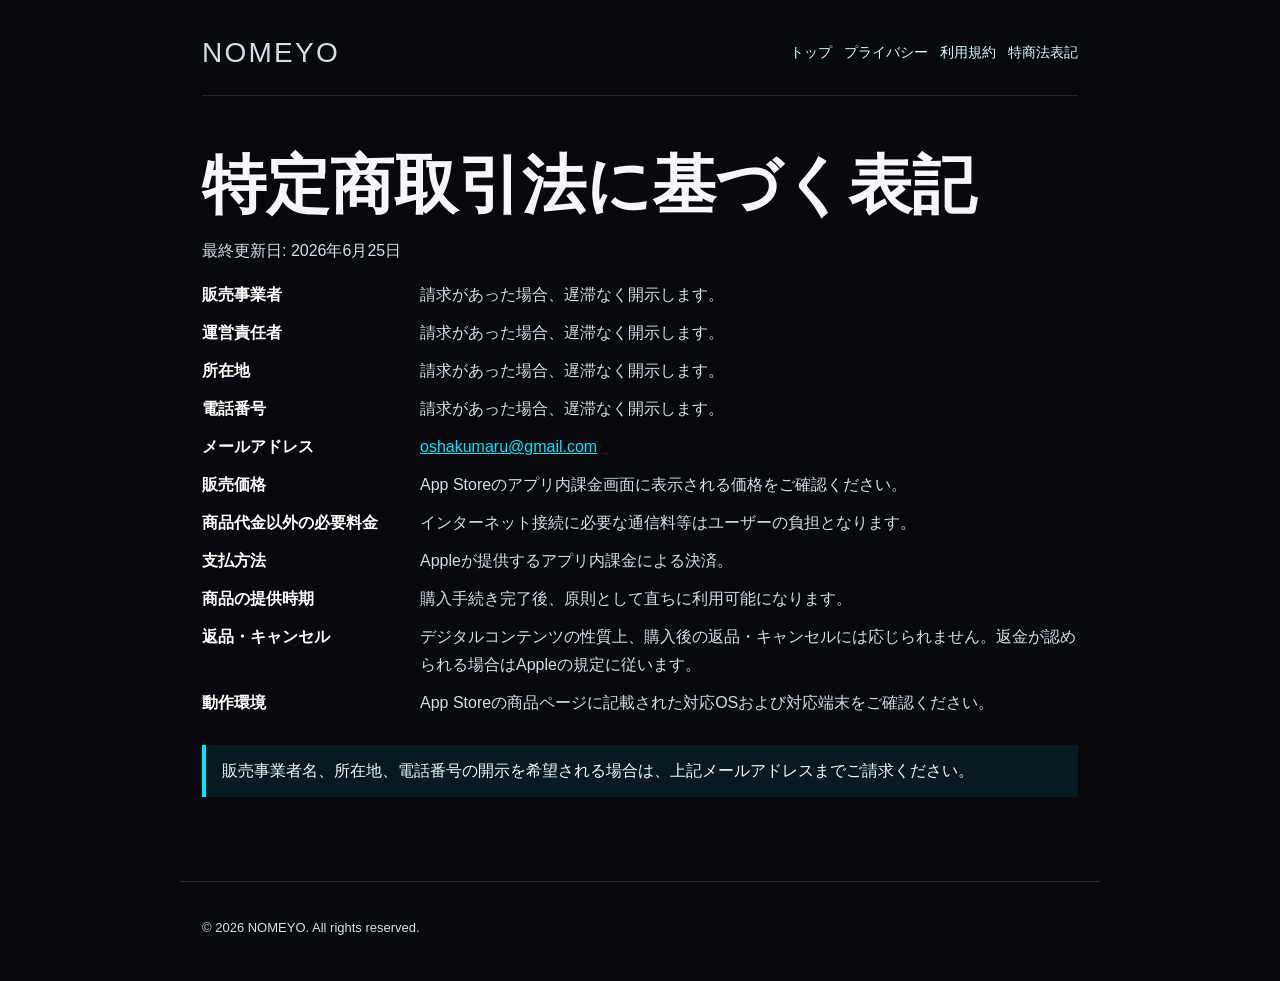
==== docs/commerce.html @ 65ac16de "upload_policy" ====
<!doctype html>
<html lang="ja">
<head>
  <meta charset="utf-8">
  <meta name="viewport" content="width=device-width, initial-scale=1">
  <title>特定商取引法に基づく表記 - NOMEYO</title>
  <link rel="icon" type="image/svg+xml" href="favicon.svg">
  <link rel="stylesheet" href="styles.css">
</head>
<body>
  <div class="site">
    <header>
      <div class="brand">
        <p class="brand-name">NOMEYO</p>
        <nav aria-label="サイト内リンク">
          <a href="index.html">トップ</a>
          <a href="privacy.html">プライバシー</a>
          <a href="terms.html">利用規約</a>
          <a href="commerce.html">特商法表記</a>
        </nav>
      </div>
    </header>

    <main>
      <h1>特定商取引法に基づく表記</h1>
      <p>最終更新日: 2026年6月25日</p>

      <dl>
        <dt>販売事業者</dt>
        <dd>請求があった場合、遅滞なく開示します。</dd>

        <dt>運営責任者</dt>
        <dd>請求があった場合、遅滞なく開示します。</dd>

        <dt>所在地</dt>
        <dd>請求があった場合、遅滞なく開示します。</dd>

        <dt>電話番号</dt>
        <dd>請求があった場合、遅滞なく開示します。</dd>

        <dt>メールアドレス</dt>
        <dd><a href="mailto:oshakumaru@gmail.com">oshakumaru@gmail.com</a></dd>

        <dt>販売価格</dt>
        <dd>App Storeのアプリ内課金画面に表示される価格をご確認ください。</dd>

        <dt>商品代金以外の必要料金</dt>
        <dd>インターネット接続に必要な通信料等はユーザーの負担となります。</dd>

        <dt>支払方法</dt>
        <dd>Appleが提供するアプリ内課金による決済。</dd>

        <dt>商品の提供時期</dt>
        <dd>購入手続き完了後、原則として直ちに利用可能になります。</dd>

        <dt>返品・キャンセル</dt>
        <dd>デジタルコンテンツの性質上、購入後の返品・キャンセルには応じられません。返金が認められる場合はAppleの規定に従います。</dd>

        <dt>動作環境</dt>
        <dd>App Storeの商品ページに記載された対応OSおよび対応端末をご確認ください。</dd>
      </dl>

      <p class="notice">
        販売事業者名、所在地、電話番号の開示を希望される場合は、上記メールアドレスまでご請求ください。
      </p>
    </main>

    <footer>
      <p>&copy; 2026 NOMEYO. All rights reserved.</p>
    </footer>
  </div>
</body>
</html>
---- docs/styles.css ----
* {
  box-sizing: border-box;
}

body {
  margin: 0;
  background: #08090d;
  color: #f5f7fb;
  font-family: -apple-system, BlinkMacSystemFont, "Segoe UI", sans-serif;
  line-height: 1.75;
}

a {
  color: #00e5ff;
}

.site {
  min-height: 100vh;
  display: flex;
  flex-direction: column;
}

header,
main,
footer {
  width: min(920px, 100%);
  margin: 0 auto;
  padding: 0 22px;
}

header {
  padding-top: 28px;
  padding-bottom: 22px;
}

.brand {
  display: flex;
  align-items: center;
  justify-content: space-between;
  gap: 18px;
  border-bottom: 1px solid rgba(255, 255, 255, 0.12);
  padding-bottom: 18px;
}

.brand-name {
  margin: 0;
  font-size: 28px;
  letter-spacing: 0.08em;
}

nav {
  display: flex;
  flex-wrap: wrap;
  gap: 12px;
  font-size: 14px;
}

nav a {
  color: #d9faff;
  text-decoration: none;
}

main {
  flex: 1;
  padding-top: 34px;
  padding-bottom: 56px;
}

.hero {
  padding: 28px 0 34px;
}

h1 {
  margin: 0 0 18px;
  font-size: clamp(34px, 8vw, 64px);
  line-height: 1.05;
}

h2 {
  margin: 34px 0 12px;
  font-size: 22px;
}

p,
li,
dd {
  color: #d7dce7;
}

.lead {
  max-width: 680px;
  color: #eef7fb;
  font-size: 18px;
}

.notice {
  border-left: 4px solid #00e5ff;
  margin: 28px 0;
  padding: 12px 16px;
  background: rgba(0, 229, 255, 0.08);
  color: #f5f7fb;
}

.links {
  display: grid;
  grid-template-columns: repeat(auto-fit, minmax(220px, 1fr));
  gap: 14px;
  margin-top: 24px;
}

.link-card {
  display: block;
  border: 1px solid rgba(255, 255, 255, 0.14);
  border-radius: 8px;
  padding: 16px;
  background: rgba(255, 255, 255, 0.04);
  color: #f5f7fb;
  text-decoration: none;
}

.link-card strong {
  display: block;
  margin-bottom: 4px;
}

dl {
  display: grid;
  grid-template-columns: minmax(120px, 200px) 1fr;
  gap: 10px 18px;
}

dt {
  color: #ffffff;
  font-weight: 700;
}

dd {
  margin: 0;
}

footer {
  padding-top: 22px;
  padding-bottom: 28px;
  border-top: 1px solid rgba(255, 255, 255, 0.12);
  color: #98a2b3;
  font-size: 13px;
}

@media (max-width: 640px) {
  .brand {
    align-items: flex-start;
    flex-direction: column;
  }

  dl {
    display: block;
  }

  dt {
    margin-top: 18px;
  }
}
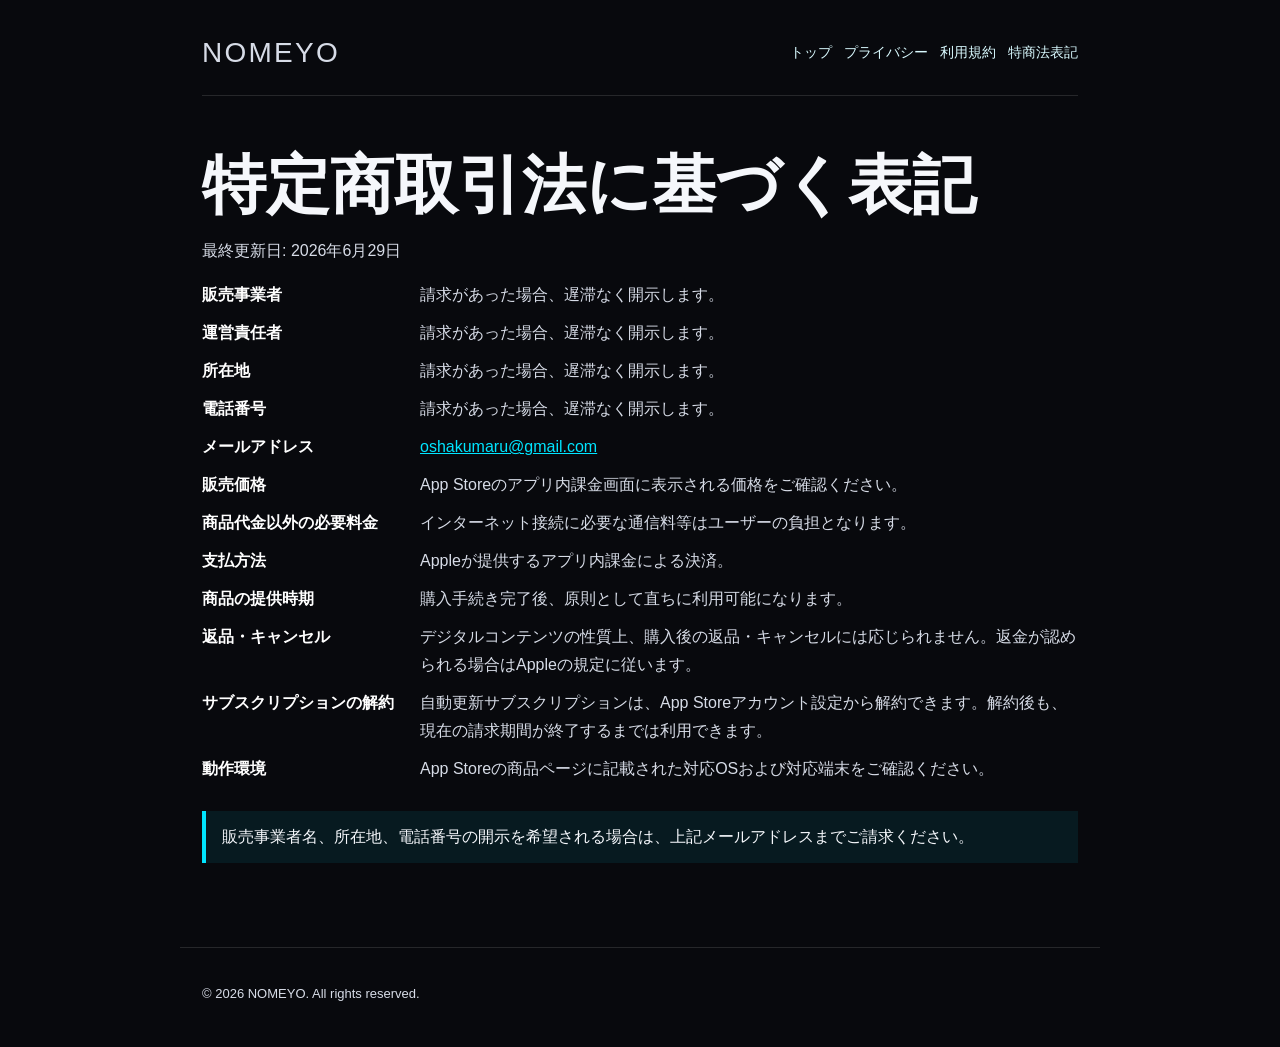
==== commit cc7c7025: "update_docs" ====
--- a/docs/commerce.html
+++ b/docs/commerce.html
@@ -23,7 +23,7 @@
 
     <main>
       <h1>特定商取引法に基づく表記</h1>
-      <p>最終更新日: 2026年6月25日</p>
+      <p>最終更新日: 2026年6月29日</p>
 
       <dl>
         <dt>販売事業者</dt>
@@ -56,6 +56,9 @@
         <dt>返品・キャンセル</dt>
         <dd>デジタルコンテンツの性質上、購入後の返品・キャンセルには応じられません。返金が認められる場合はAppleの規定に従います。</dd>
 
+        <dt>サブスクリプションの解約</dt>
+        <dd>自動更新サブスクリプションは、App Storeアカウント設定から解約できます。解約後も、現在の請求期間が終了するまでは利用できます。</dd>
+
         <dt>動作環境</dt>
         <dd>App Storeの商品ページに記載された対応OSおよび対応端末をご確認ください。</dd>
       </dl>
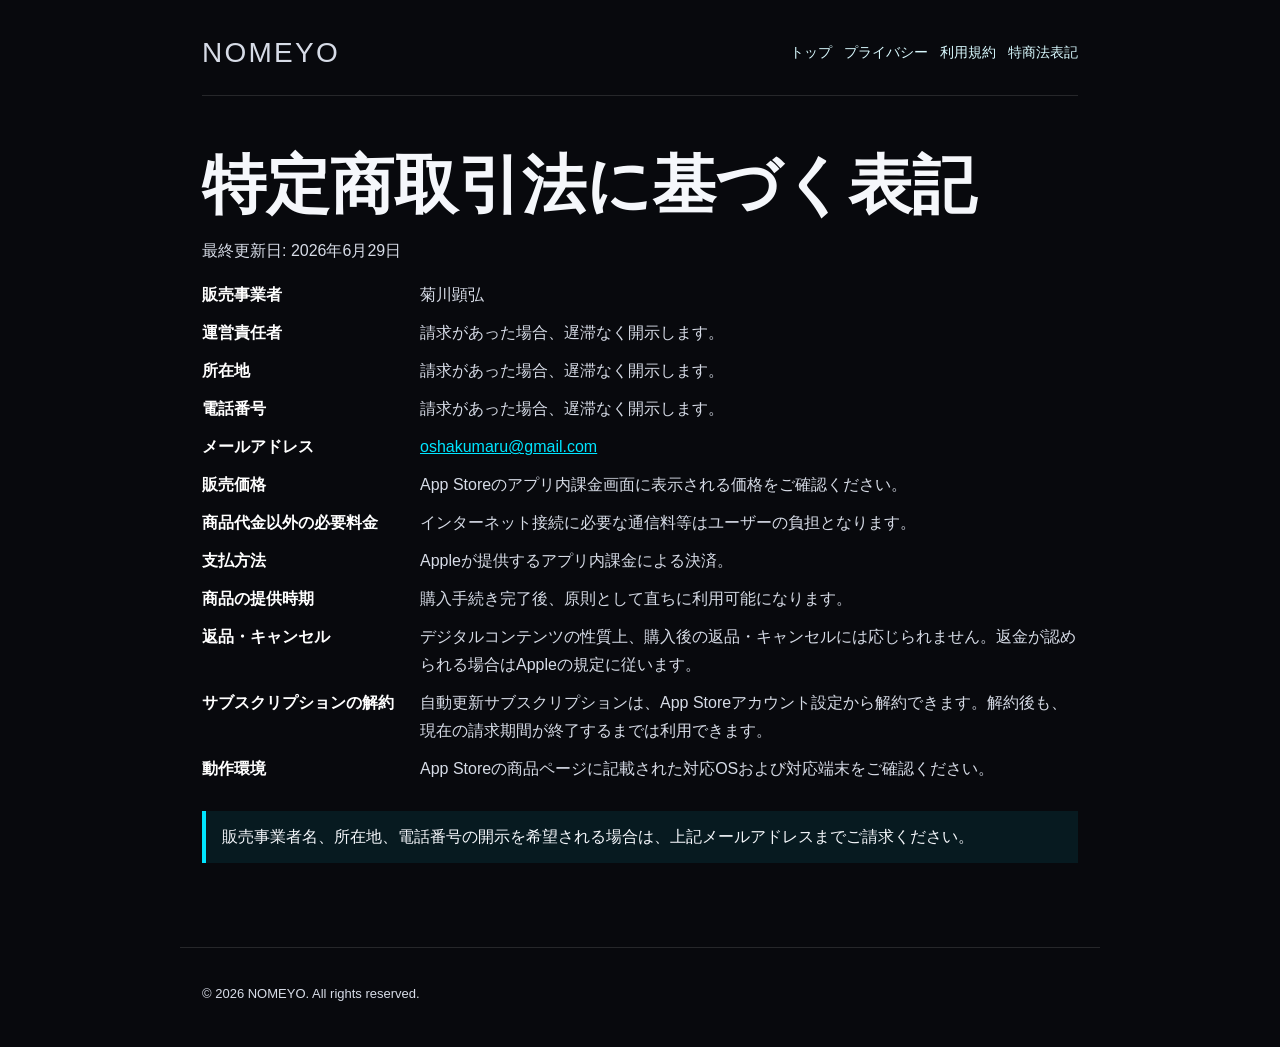
==== commit b20653b4: "Update commerce.html" ====
--- a/docs/commerce.html
+++ b/docs/commerce.html
@@ -27,7 +27,7 @@
 
       <dl>
         <dt>販売事業者</dt>
-        <dd>請求があった場合、遅滞なく開示します。</dd>
+        <dd>菊川顕弘</dd>
 
         <dt>運営責任者</dt>
         <dd>請求があった場合、遅滞なく開示します。</dd>
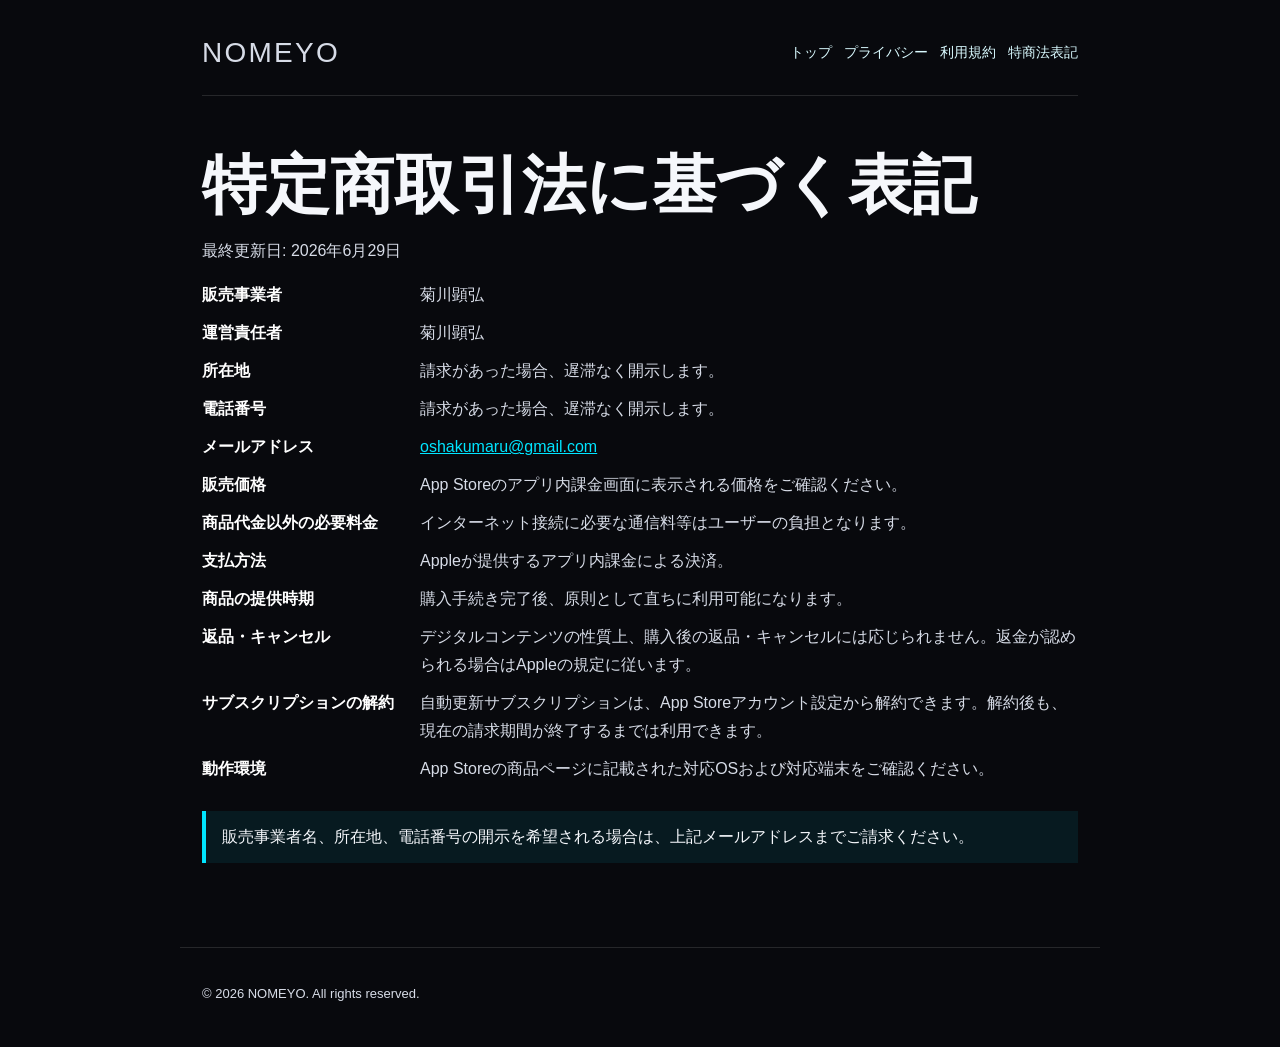
==== commit 31afd859: "Update commerce.html" ====
--- a/docs/commerce.html
+++ b/docs/commerce.html
@@ -30,7 +30,7 @@
         <dd>菊川顕弘</dd>
 
         <dt>運営責任者</dt>
-        <dd>請求があった場合、遅滞なく開示します。</dd>
+        <dd>菊川顕弘</dd>
 
         <dt>所在地</dt>
         <dd>請求があった場合、遅滞なく開示します。</dd>
